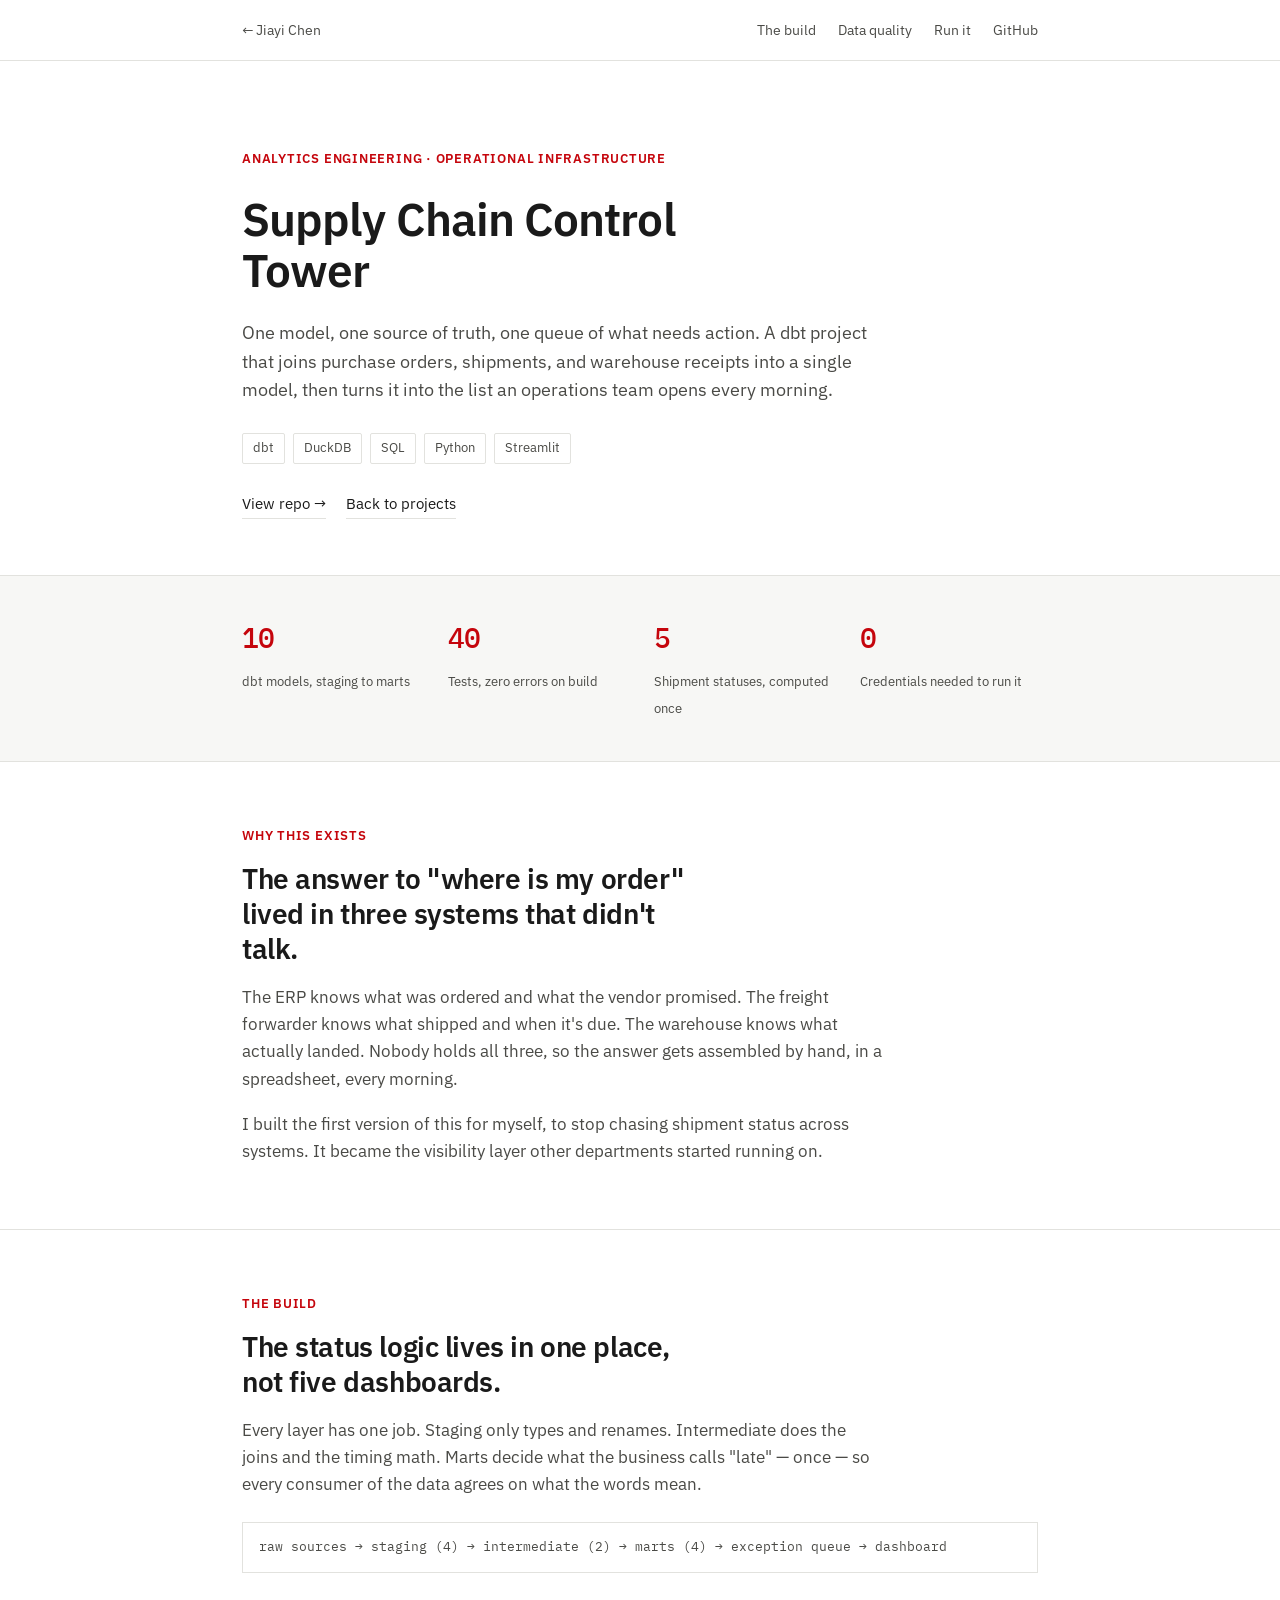
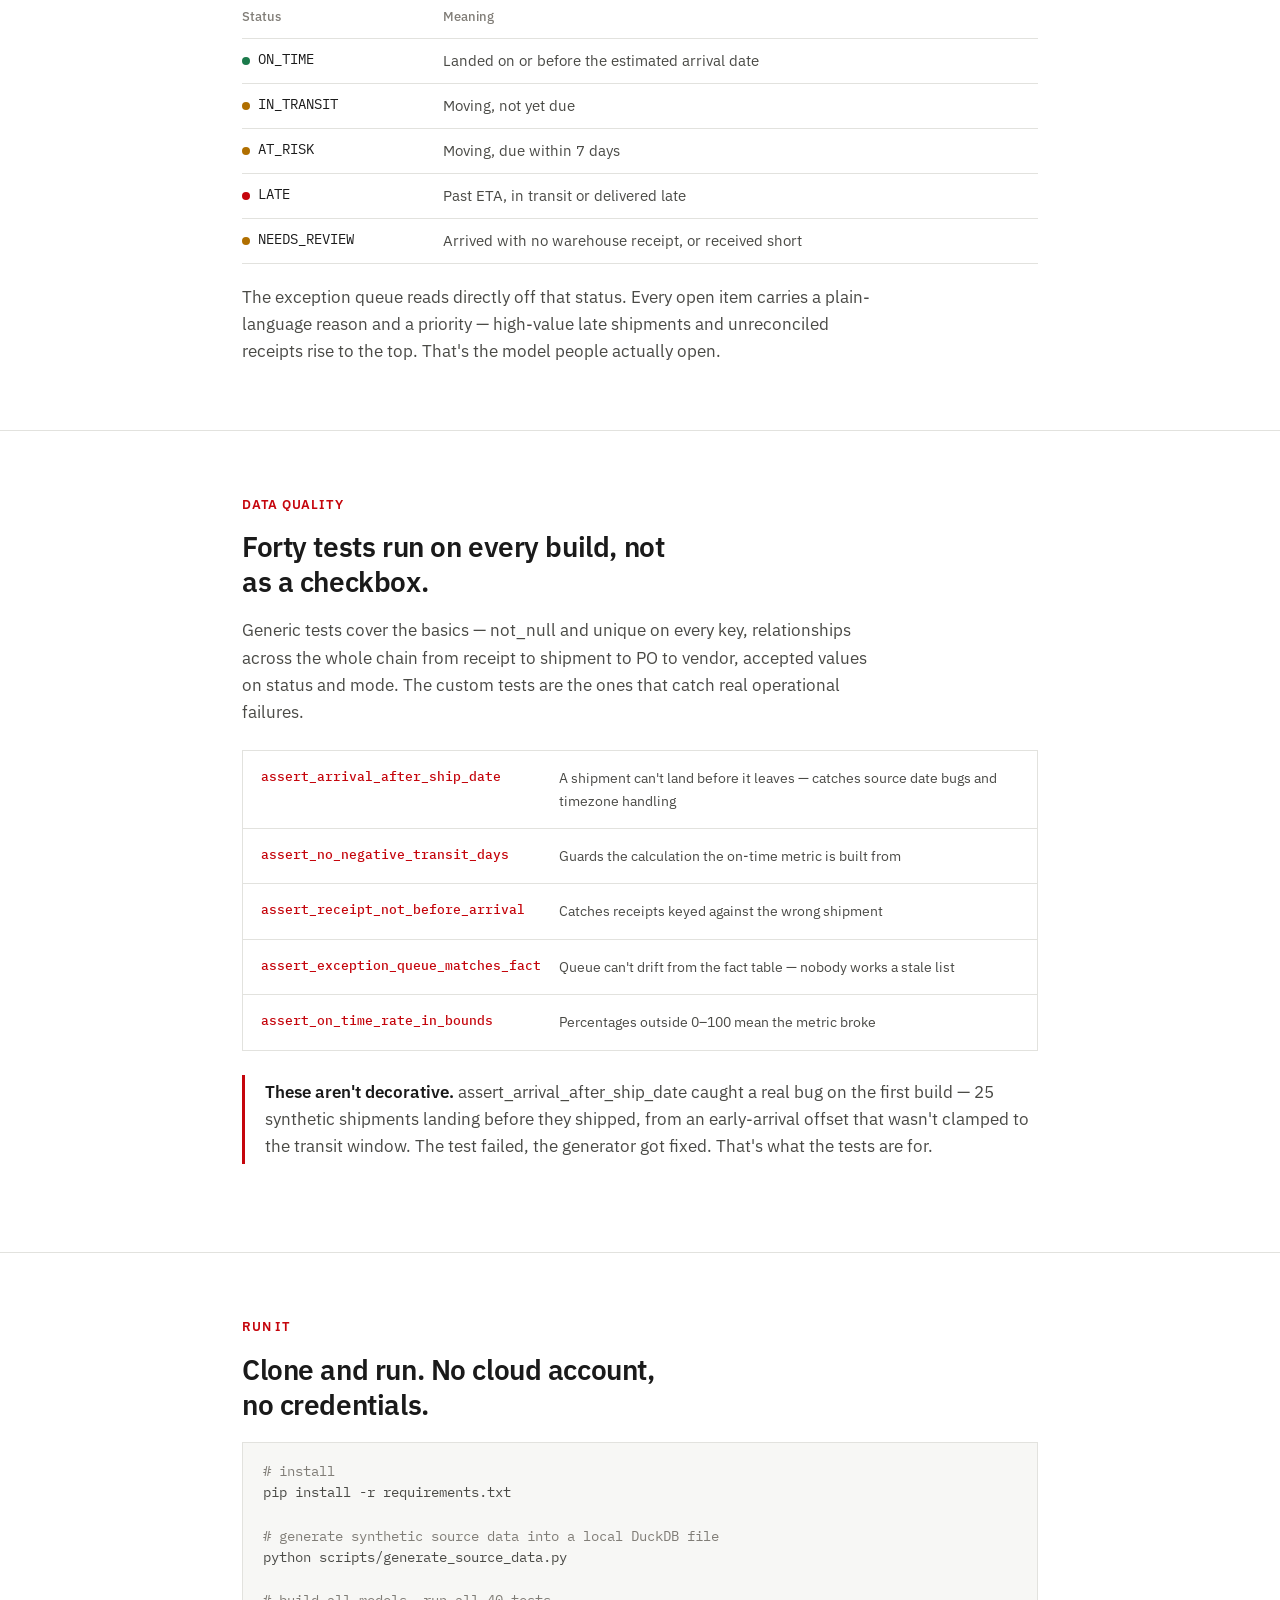
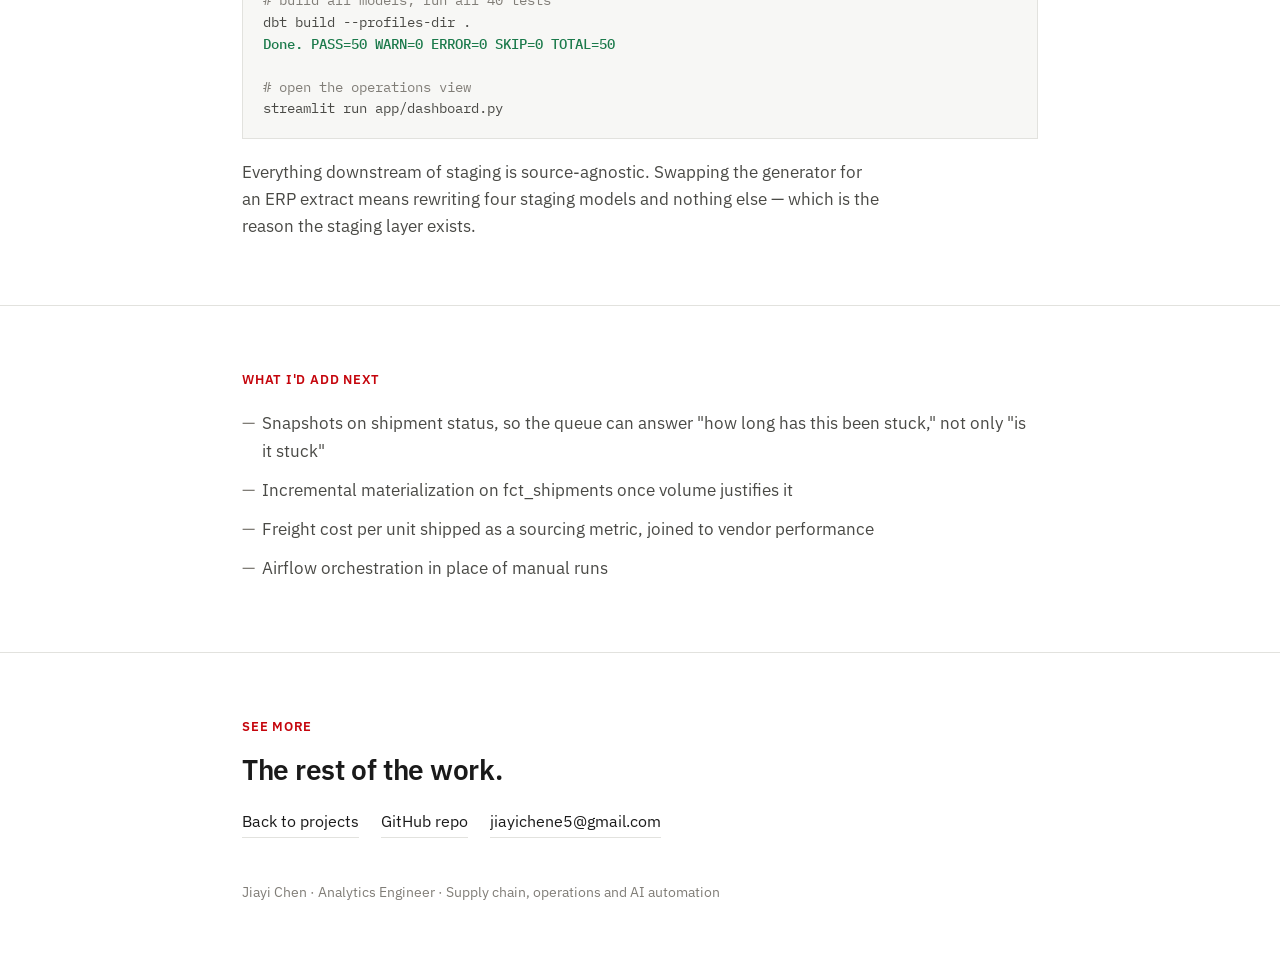
==== supply-chain-control-tower.html @ 8dec97f5 "Rename supply-chain-control-tower (2).html to supply-chain-control-tower.html" ====
<!DOCTYPE html>
<html lang="en">
<head>
<meta charset="UTF-8">
<meta name="viewport" content="width=device-width, initial-scale=1.0">
<title>Supply Chain Control Tower · Jiayi Chen</title>
<meta name="description" content="A dbt project that joins purchase orders, shipments, and warehouse receipts into one model, with 40 tests and a ranked exception queue.">
<link rel="preconnect" href="https://fonts.googleapis.com">
<link rel="preconnect" href="https://fonts.gstatic.com" crossorigin>
<link href="https://fonts.googleapis.com/css2?family=IBM+Plex+Mono:wght@400;500&family=IBM+Plex+Sans:wght@400;500;600;700&display=swap" rel="stylesheet">
<style>
:root{
  --ground:#FFFFFF;
  --ground-2:#F7F7F5;
  --line:#E2E2DE;
  --line-strong:#C9C9C3;
  --ink:#1A1A1A;
  --ink-2:#4A4A46;
  --ink-3:#807D77;
  --red:#C5050C;
  --ontime:#1B7A4B;
  --risk:#B06F00;
  --late:#C5050C;
}
*{box-sizing:border-box;margin:0;padding:0}
html{scroll-behavior:smooth}
@media (prefers-reduced-motion:reduce){html{scroll-behavior:auto}*{transition:none!important}}
body{background:var(--ground);color:var(--ink);font-family:'IBM Plex Sans',system-ui,sans-serif;font-size:17px;line-height:1.6;-webkit-font-smoothing:antialiased}
.wrap{max-width:860px;margin:0 auto;padding:0 32px}
@media(max-width:640px){.wrap{padding:0 20px}body{font-size:16px}}
code,.mono{font-family:'IBM Plex Mono',monospace}

nav{position:sticky;top:0;z-index:50;background:rgba(255,255,255,.94);backdrop-filter:blur(10px);border-bottom:1px solid var(--line)}
nav .wrap{display:flex;align-items:center;justify-content:space-between;height:60px}
nav .back{color:var(--ink-2);text-decoration:none;font-size:14px}
nav .back:hover,nav .back:focus-visible{color:var(--ink)}
nav .links{display:flex;gap:22px;font-size:14px}
nav .links a{color:var(--ink-2);text-decoration:none}
nav .links a:hover,nav .links a:focus-visible{color:var(--ink)}
@media(max-width:560px){nav .links a:not(:last-child){display:none}}

header{padding:88px 0 56px;border-bottom:1px solid var(--line)}
.eyebrow{font-size:13px;color:var(--red);margin-bottom:24px;font-weight:600;letter-spacing:.06em;text-transform:uppercase}
h1{font-size:clamp(30px,5vw,46px);line-height:1.12;font-weight:600;letter-spacing:-.02em;margin-bottom:22px;max-width:18ch}
.lede{font-size:18px;color:var(--ink-2);max-width:60ch;margin-bottom:28px}
.stack-tags{display:flex;flex-wrap:wrap;gap:8px;margin-bottom:28px}
.stack-tags span{font-size:13px;color:var(--ink-2);border:1px solid var(--line);padding:4px 10px;border-radius:2px}
.hero-links{display:flex;flex-wrap:wrap;gap:20px;font-size:15px}
.hero-links a{color:var(--ink);text-decoration:none;border-bottom:1px solid var(--line);padding-bottom:2px}
.hero-links a:hover,.hero-links a:focus-visible{border-color:var(--ink)}

.metrics{border-bottom:1px solid var(--line);background:var(--ground-2);padding:40px 0}
.metrics .grid{display:grid;grid-template-columns:repeat(4,1fr);gap:28px}
.metrics .v{font-family:'IBM Plex Mono',monospace;font-size:clamp(22px,3vw,28px);font-weight:500;letter-spacing:-.02em;color:var(--red);display:block;margin-bottom:6px}
.metrics .l{font-size:13px;color:var(--ink-2);line-height:1.4}
@media(max-width:640px){.metrics .grid{grid-template-columns:repeat(2,1fr);gap:24px}}

section{padding:64px 0;border-bottom:1px solid var(--line)}
.kicker{font-size:13px;color:var(--red);margin-bottom:14px;font-weight:600;letter-spacing:.06em;text-transform:uppercase}
h2{font-size:clamp(22px,2.8vw,28px);font-weight:600;letter-spacing:-.015em;line-height:1.25;margin-bottom:18px;max-width:26ch}
p.body{color:var(--ink-2);max-width:64ch;margin-bottom:18px}
p.body:last-child{margin-bottom:0}

.flow{font-family:'IBM Plex Mono',monospace;font-size:13px;color:var(--ink-2);border:1px solid var(--line);padding:14px 16px;overflow-x:auto;white-space:nowrap;margin:24px 0}

table{width:100%;border-collapse:collapse;margin:20px 0;font-size:15px}
th,td{text-align:left;padding:10px 14px 10px 0;border-bottom:1px solid var(--line);vertical-align:top}
th{font-size:13px;color:var(--ink-3);font-weight:500}
td{color:var(--ink-2)}
td.status{color:var(--ink);font-family:'IBM Plex Mono',monospace;font-size:13.5px;white-space:nowrap}
.dot{display:inline-block;width:8px;height:8px;border-radius:50%;margin-right:8px;vertical-align:middle}
.dot.ok{background:var(--ontime)}.dot.rk{background:var(--risk)}.dot.lt{background:var(--late)}

.testgrid{display:grid;grid-template-columns:1fr;gap:1px;background:var(--line);border:1px solid var(--line);margin:24px 0}
.testrow{background:var(--ground);padding:16px 18px;display:grid;grid-template-columns:280px 1fr;gap:18px}
.testrow .t{font-family:'IBM Plex Mono',monospace;font-size:13px;color:var(--red);font-weight:500}
.testrow .d{font-size:14px;color:var(--ink-2)}
@media(max-width:640px){.testrow{grid-template-columns:1fr;gap:6px}}

.callout{border-left:3px solid var(--red);padding:4px 0 4px 20px;margin:24px 0;color:var(--ink-2)}
.callout b{color:var(--ink);font-weight:600}

.codeblock{background:var(--ground-2);border:1px solid var(--line);padding:18px 20px;overflow-x:auto;margin:20px 0}
.codeblock pre{font-family:'IBM Plex Mono',monospace;font-size:13.5px;color:var(--ink-2);line-height:1.6}
.codeblock .c1{color:var(--ink-3)}
.codeblock .c2{color:var(--ontime);font-weight:500}

ul.plain{list-style:none;color:var(--ink-2)}
ul.plain li{padding:6px 0 6px 20px;position:relative}
ul.plain li:before{content:"—";position:absolute;left:0;color:var(--ink-3)}

footer{padding:64px 0 56px}
.footlinks{display:flex;flex-wrap:wrap;gap:22px;font-size:16px;margin-top:22px}
.footlinks a{color:var(--ink);text-decoration:none;border-bottom:1px solid var(--line);padding-bottom:2px}
.footlinks a:hover,.footlinks a:focus-visible{border-color:var(--ink)}
.colophon{margin-top:44px;font-size:13.5px;color:var(--ink-3)}
a:focus-visible{outline:2px solid var(--red);outline-offset:3px}
</style>
</head>
<body>

<nav>
  <div class="wrap">
    <a class="back" href="index.html">← Jiayi Chen</a>
    <div class="links">
      <a href="#build">The build</a>
      <a href="#quality">Data quality</a>
      <a href="#run">Run it</a>
      <a href="https://github.com/Jiayi0115/supply-chain-control-tower">GitHub</a>
    </div>
  </div>
</nav>

<header>
  <div class="wrap">
    <p class="eyebrow">Analytics engineering · operational infrastructure</p>
    <h1>Supply Chain Control Tower</h1>
    <p class="lede">One model, one source of truth, one queue of what needs action. A dbt project that joins purchase orders, shipments, and warehouse receipts into a single model, then turns it into the list an operations team opens every morning.</p>
    <div class="stack-tags">
      <span>dbt</span><span>DuckDB</span><span>SQL</span><span>Python</span><span>Streamlit</span>
    </div>
    <div class="hero-links">
      <a href="https://github.com/Jiayi0115/supply-chain-control-tower">View repo →</a>
      <a href="index.html#work">Back to projects</a>
    </div>
  </div>
</header>

<div class="metrics">
  <div class="wrap">
    <div class="grid">
      <div><span class="v">10</span><span class="l">dbt models, staging to marts</span></div>
      <div><span class="v">40</span><span class="l">Tests, zero errors on build</span></div>
      <div><span class="v">5</span><span class="l">Shipment statuses, computed once</span></div>
      <div><span class="v">0</span><span class="l">Credentials needed to run it</span></div>
    </div>
  </div>
</div>

<section id="origin">
  <div class="wrap">
    <p class="kicker">Why this exists</p>
    <h2>The answer to "where is my order" lived in three systems that didn't talk.</h2>
    <p class="body">The ERP knows what was ordered and what the vendor promised. The freight forwarder knows what shipped and when it's due. The warehouse knows what actually landed. Nobody holds all three, so the answer gets assembled by hand, in a spreadsheet, every morning.</p>
    <p class="body">I built the first version of this for myself, to stop chasing shipment status across systems. It became the visibility layer other departments started running on.</p>
  </div>
</section>

<section id="build">
  <div class="wrap">
    <p class="kicker">The build</p>
    <h2>The status logic lives in one place, not five dashboards.</h2>
    <p class="body">Every layer has one job. Staging only types and renames. Intermediate does the joins and the timing math. Marts decide what the business calls "late" — once — so every consumer of the data agrees on what the words mean.</p>
    <div class="flow">raw sources → staging (4) → intermediate (2) → marts (4) → exception queue → dashboard</div>

    <table>
      <tr><th>Status</th><th>Meaning</th></tr>
      <tr><td class="status"><span class="dot ok"></span>ON_TIME</td><td>Landed on or before the estimated arrival date</td></tr>
      <tr><td class="status"><span class="dot rk"></span>IN_TRANSIT</td><td>Moving, not yet due</td></tr>
      <tr><td class="status"><span class="dot rk"></span>AT_RISK</td><td>Moving, due within 7 days</td></tr>
      <tr><td class="status"><span class="dot lt"></span>LATE</td><td>Past ETA, in transit or delivered late</td></tr>
      <tr><td class="status"><span class="dot rk"></span>NEEDS_REVIEW</td><td>Arrived with no warehouse receipt, or received short</td></tr>
    </table>

    <p class="body">The exception queue reads directly off that status. Every open item carries a plain-language reason and a priority — high-value late shipments and unreconciled receipts rise to the top. That's the model people actually open.</p>
  </div>
</section>

<section id="quality">
  <div class="wrap">
    <p class="kicker">Data quality</p>
    <h2>Forty tests run on every build, not as a checkbox.</h2>
    <p class="body">Generic tests cover the basics — not_null and unique on every key, relationships across the whole chain from receipt to shipment to PO to vendor, accepted values on status and mode. The custom tests are the ones that catch real operational failures.</p>

    <div class="testgrid">
      <div class="testrow"><span class="t">assert_arrival_after_ship_date</span><span class="d">A shipment can't land before it leaves — catches source date bugs and timezone handling</span></div>
      <div class="testrow"><span class="t">assert_no_negative_transit_days</span><span class="d">Guards the calculation the on-time metric is built from</span></div>
      <div class="testrow"><span class="t">assert_receipt_not_before_arrival</span><span class="d">Catches receipts keyed against the wrong shipment</span></div>
      <div class="testrow"><span class="t">assert_exception_queue_matches_fact</span><span class="d">Queue can't drift from the fact table — nobody works a stale list</span></div>
      <div class="testrow"><span class="t">assert_on_time_rate_in_bounds</span><span class="d">Percentages outside 0–100 mean the metric broke</span></div>
    </div>

    <div class="callout"><b>These aren't decorative.</b> assert_arrival_after_ship_date caught a real bug on the first build — 25 synthetic shipments landing before they shipped, from an early-arrival offset that wasn't clamped to the transit window. The test failed, the generator got fixed. That's what the tests are for.</div>
  </div>
</section>

<section id="run">
  <div class="wrap">
    <p class="kicker">Run it</p>
    <h2>Clone and run. No cloud account, no credentials.</h2>
    <div class="codeblock"><pre><span class="c1"># install</span>
pip install -r requirements.txt

<span class="c1"># generate synthetic source data into a local DuckDB file</span>
python scripts/generate_source_data.py

<span class="c1"># build all models, run all 40 tests</span>
dbt build --profiles-dir .
<span class="c2">Done. PASS=50 WARN=0 ERROR=0 SKIP=0 TOTAL=50</span>

<span class="c1"># open the operations view</span>
streamlit run app/dashboard.py</pre></div>
    <p class="body">Everything downstream of staging is source-agnostic. Swapping the generator for an ERP extract means rewriting four staging models and nothing else — which is the reason the staging layer exists.</p>
  </div>
</section>

<section id="next">
  <div class="wrap">
    <p class="kicker">What I'd add next</p>
    <ul class="plain">
      <li>Snapshots on shipment status, so the queue can answer "how long has this been stuck," not only "is it stuck"</li>
      <li>Incremental materialization on fct_shipments once volume justifies it</li>
      <li>Freight cost per unit shipped as a sourcing metric, joined to vendor performance</li>
      <li>Airflow orchestration in place of manual runs</li>
    </ul>
  </div>
</section>

<footer>
  <div class="wrap">
    <p class="kicker">See more</p>
    <h2>The rest of the work.</h2>
    <div class="footlinks">
      <a href="index.html#work">Back to projects</a>
      <a href="https://github.com/Jiayi0115/supply-chain-control-tower">GitHub repo</a>
      <a href="mailto:jiayichene5@gmail.com">jiayichene5@gmail.com</a>
    </div>
    <p class="colophon">Jiayi Chen · Analytics Engineer · Supply chain, operations and AI automation</p>
  </div>
</footer>

</body>
</html>
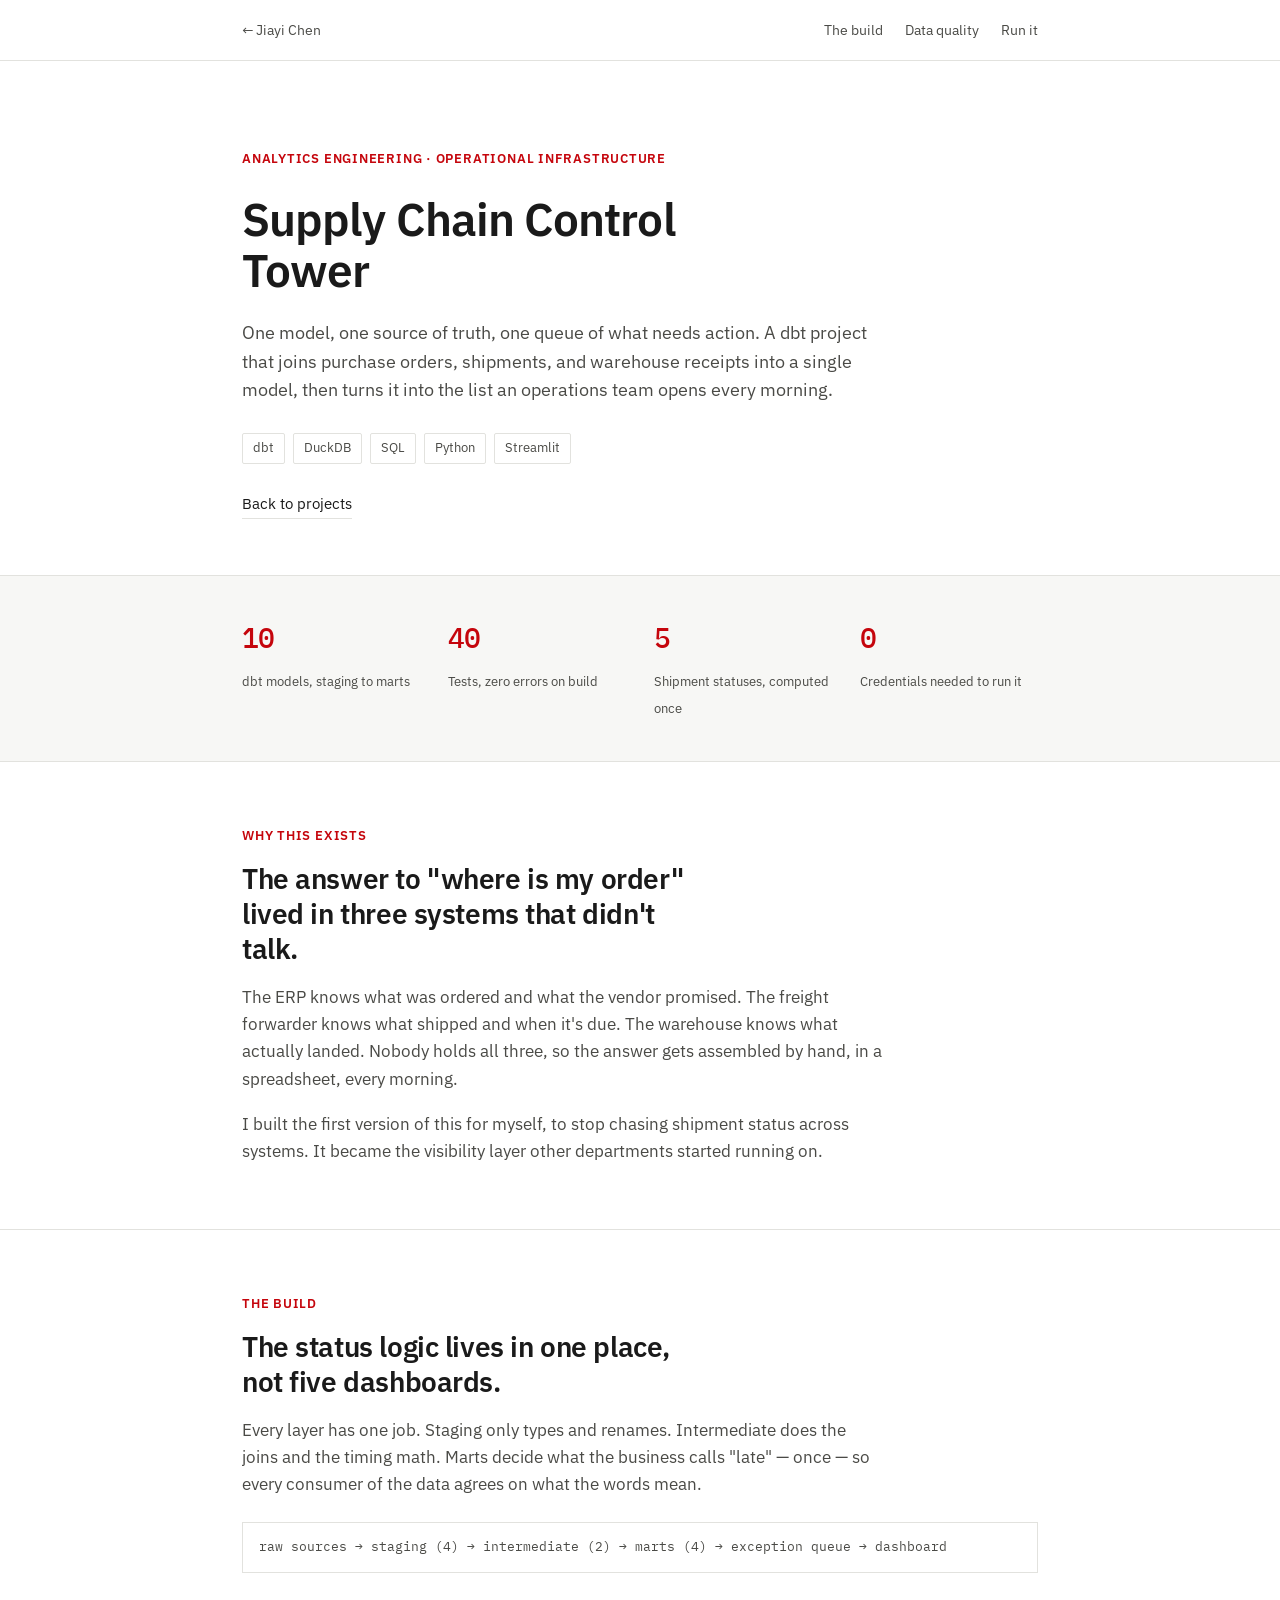
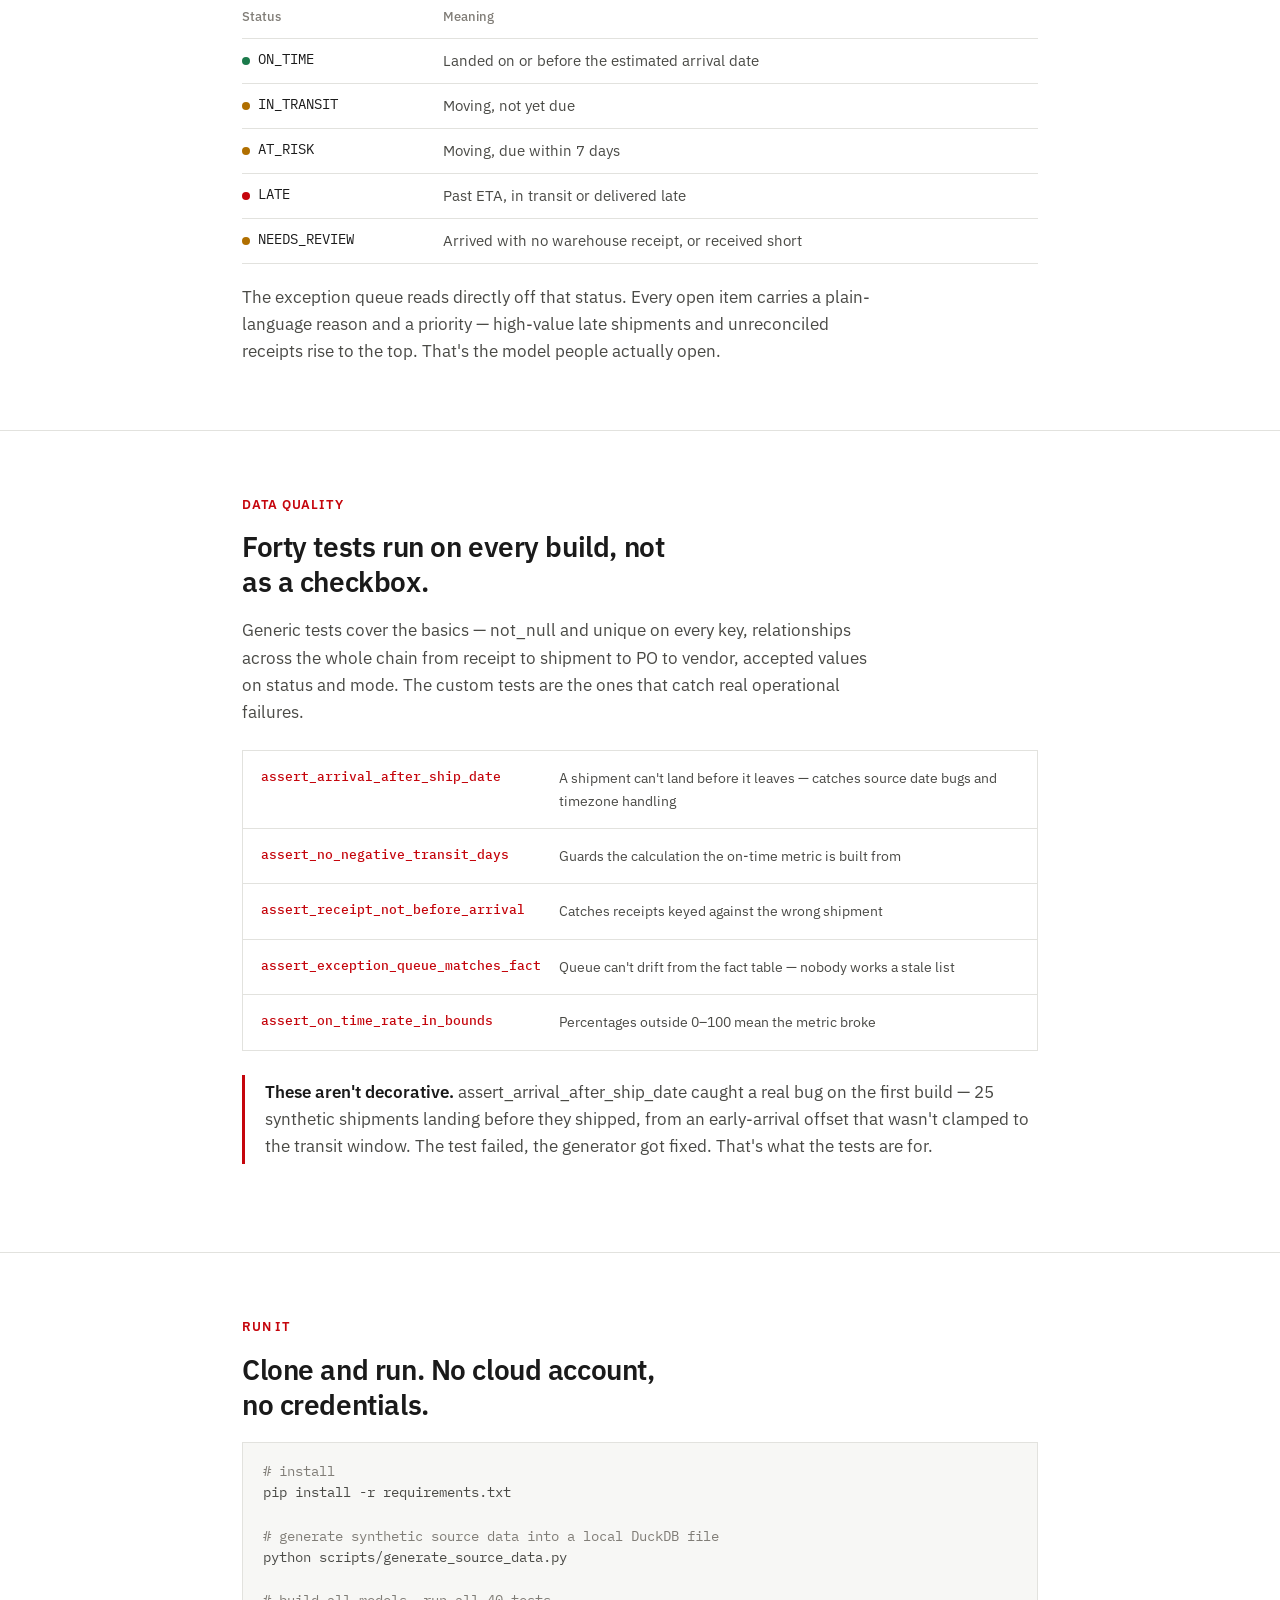
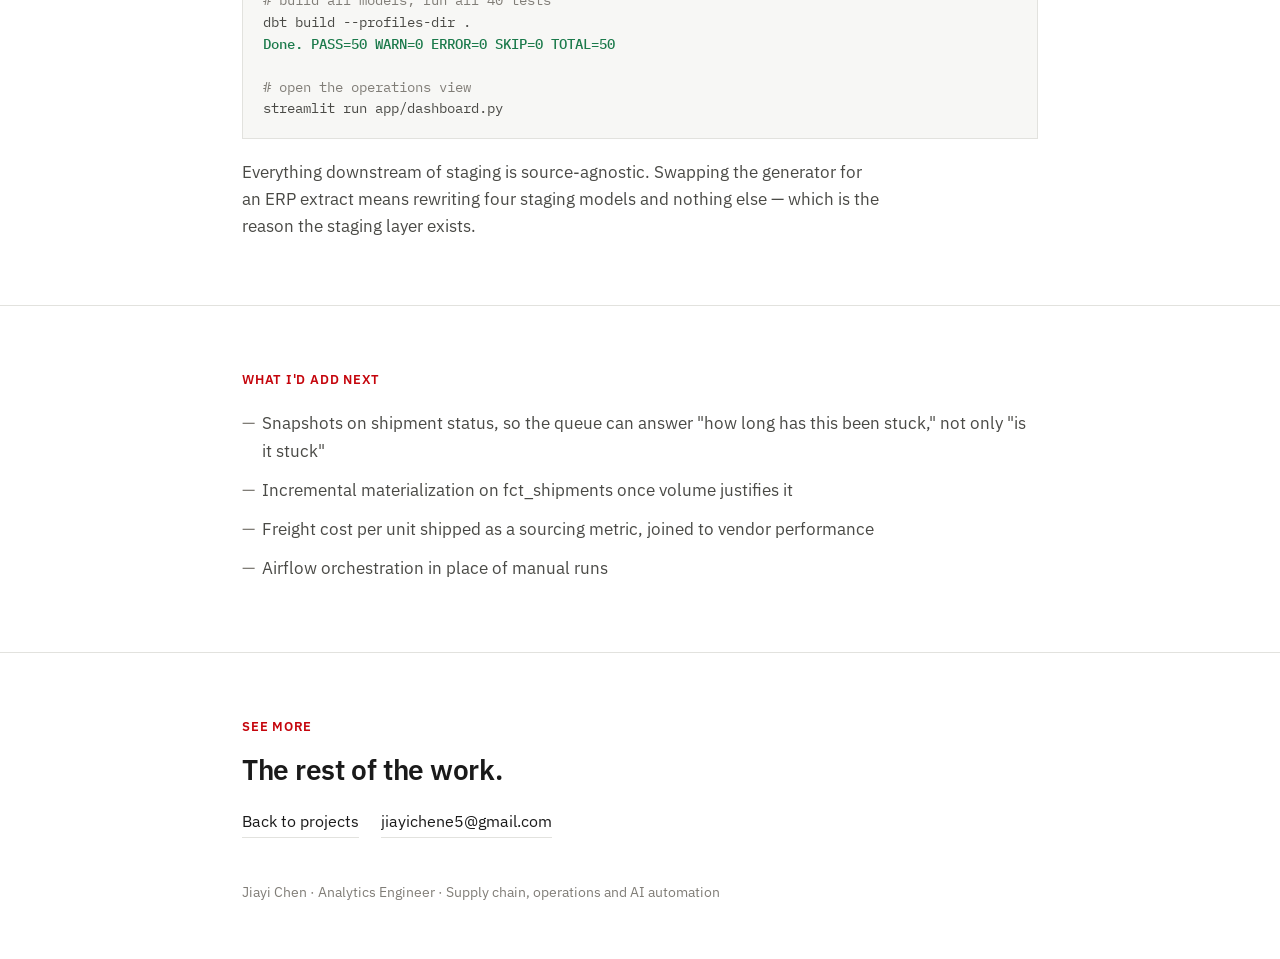
==== commit cb3cd04f: "Remove broken project repository links" ====
--- a/supply-chain-control-tower.html
+++ b/supply-chain-control-tower.html
@@ -106,7 +106,6 @@
       <a href="#build">The build</a>
       <a href="#quality">Data quality</a>
       <a href="#run">Run it</a>
-      <a href="https://github.com/Jiayi0115/supply-chain-control-tower">GitHub</a>
     </div>
   </div>
 </nav>
@@ -120,7 +119,6 @@
       <span>dbt</span><span>DuckDB</span><span>SQL</span><span>Python</span><span>Streamlit</span>
     </div>
     <div class="hero-links">
-      <a href="https://github.com/Jiayi0115/supply-chain-control-tower">View repo →</a>
       <a href="index.html#work">Back to projects</a>
     </div>
   </div>
@@ -222,7 +220,6 @@
     <h2>The rest of the work.</h2>
     <div class="footlinks">
       <a href="index.html#work">Back to projects</a>
-      <a href="https://github.com/Jiayi0115/supply-chain-control-tower">GitHub repo</a>
       <a href="mailto:jiayichene5@gmail.com">jiayichene5@gmail.com</a>
     </div>
     <p class="colophon">Jiayi Chen · Analytics Engineer · Supply chain, operations and AI automation</p>
